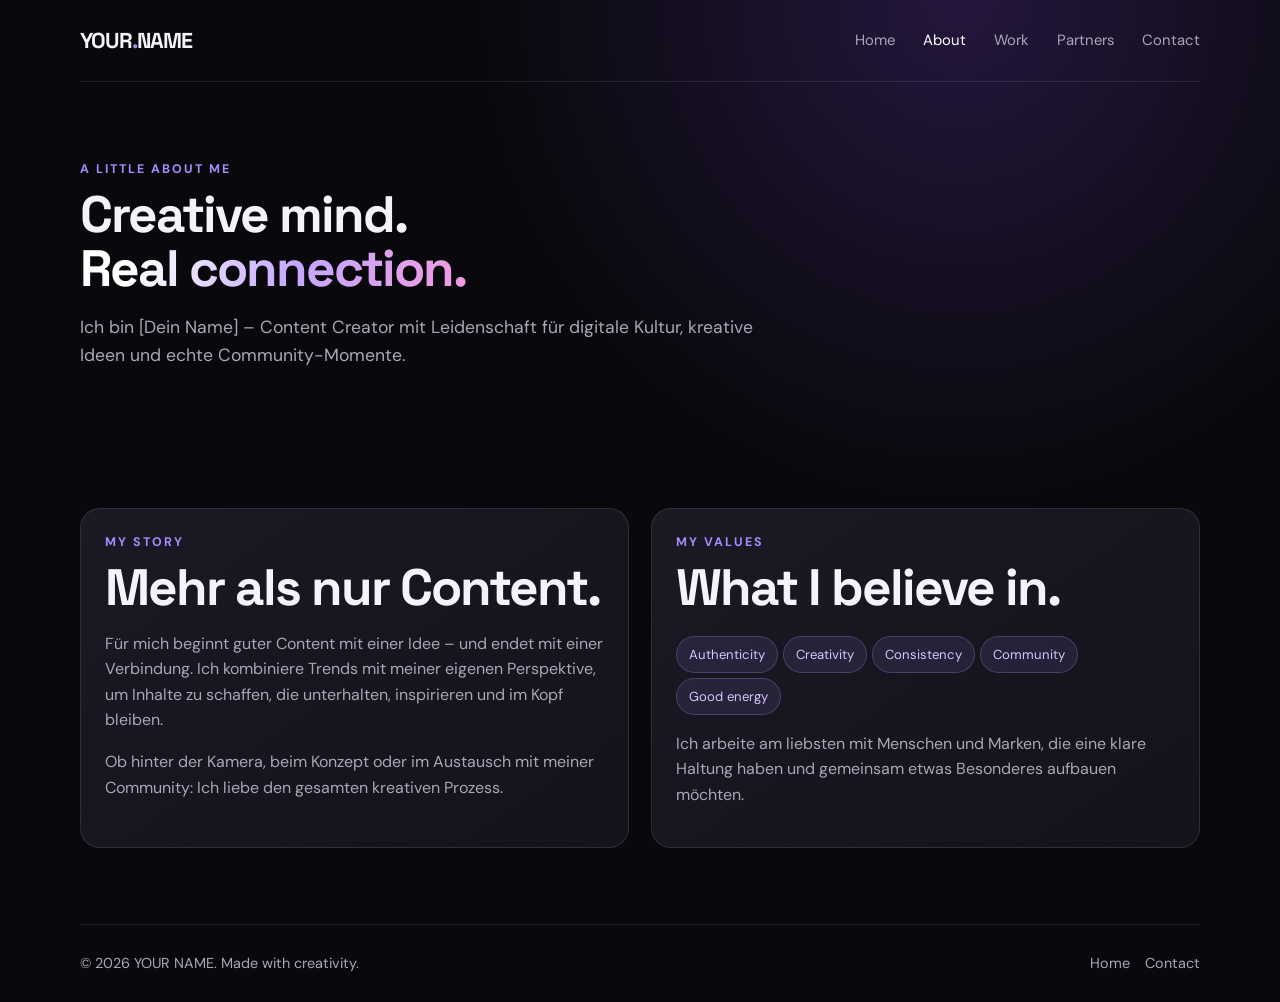
==== about.html @ c629c313 "Server install" ====
<!doctype html>
<html lang="de"><head><meta charset="utf-8"><meta name="viewport" content="width=device-width, initial-scale=1"><meta name="description" content="Content Creator Portfolio – kreative Inhalte und Brand Partnerships"><title>About | YOUR NAME</title><link rel="stylesheet" href="style.css"></head>
<body><div class="wrap"><header class="nav"><a class="logo" href="index.html">YOUR<span>.</span>NAME</a><nav class="links"><a class="" href="index.html">Home</a><a class="active" href="about.html">About</a><a class="" href="work.html">Work</a><a class="" href="partners.html">Partners</a><a class="" href="contact.html">Contact</a></nav><button class="menu" aria-label="Menü öffnen">☰</button></header><main><section class="page-hero reveal"><div class="eyebrow">A little about me</div><h1 class="page-title">Creative mind.<br><span class="gradient">Real connection.</span></h1><p class="lead">Ich bin [Dein Name] – Content Creator mit Leidenschaft für digitale Kultur, kreative Ideen und echte Community-Momente.</p></section><section class="section two-col"><div class="card reveal"><div class="eyebrow">My story</div><h2>Mehr als nur Content.</h2><p class="muted">Für mich beginnt guter Content mit einer Idee – und endet mit einer Verbindung. Ich kombiniere Trends mit meiner eigenen Perspektive, um Inhalte zu schaffen, die unterhalten, inspirieren und im Kopf bleiben.</p><p class="muted">Ob hinter der Kamera, beim Konzept oder im Austausch mit meiner Community: Ich liebe den gesamten kreativen Prozess.</p></div><div class="card reveal"><div class="eyebrow">My values</div><h2>What I believe in.</h2><p><span class="pill">Authenticity</span><span class="pill">Creativity</span><span class="pill">Consistency</span><span class="pill">Community</span><span class="pill">Good energy</span></p><p class="muted">Ich arbeite am liebsten mit Menschen und Marken, die eine klare Haltung haben und gemeinsam etwas Besonderes aufbauen möchten.</p></div></section></main><footer class="footer"><span>© <span data-year></span> YOUR NAME. Made with creativity.</span><span><a href="index.html">Home</a><a href="contact.html">Contact</a></span></footer></div><script src="script.js"></script></body></html>
---- style.css ----
@import url('https://fonts.googleapis.com/css2?family=DM+Sans:wght@400;500;600;700&family=Space+Grotesk:wght@400;500;600;700&display=swap');
:root{--bg:#09090d;--panel:#13131b;--panel2:#1a1924;--text:#f5f3fa;--muted:#aaa6b7;--accent:#a78bfa;--accent2:#ec8cff;--line:rgba(255,255,255,.1)}
*{box-sizing:border-box}html{scroll-behavior:smooth}body{margin:0;background:radial-gradient(ellipse at 75% 0%,#24163c 0,transparent 35%),var(--bg);color:var(--text);font-family:'DM Sans',sans-serif;line-height:1.6}a{color:inherit;text-decoration:none}.wrap{width:min(1120px,90%);margin:auto}.nav{height:82px;display:flex;align-items:center;justify-content:space-between;border-bottom:1px solid var(--line)}.logo{font:700 1.35rem 'Space Grotesk';letter-spacing:-1px}.logo span{color:var(--accent)}.links{display:flex;gap:28px;color:var(--muted);font-size:.93rem}.links a:hover,.links a.active{color:white}.menu{display:none;background:none;border:1px solid var(--line);color:white;border-radius:10px;padding:8px 12px}.hero{padding:100px 0 86px;display:grid;grid-template-columns:1.15fr .85fr;gap:60px;align-items:center}.eyebrow{color:var(--accent);font-size:.78rem;font-weight:700;letter-spacing:2px;text-transform:uppercase}.hero h1{font:700 clamp(3rem,7vw,6.1rem)/.99 'Space Grotesk';letter-spacing:-5px;margin:18px 0}.gradient{background:linear-gradient(100deg,#fff 15%,#c4a8ff 55%,#f09bdf);-webkit-background-clip:text;background-clip:text;color:transparent}.lead{color:var(--muted);font-size:1.1rem;max-width:590px}.actions{display:flex;gap:14px;margin-top:30px;flex-wrap:wrap}.btn{display:inline-flex;align-items:center;justify-content:center;padding:13px 20px;border-radius:12px;font-weight:700;border:1px solid var(--line);transition:.25s}.btn.primary{background:linear-gradient(110deg,#8b5cf6,#d946ef);border:0;color:white;box-shadow:0 12px 35px #8b5cf633}.btn:hover{transform:translateY(-3px)}.visual{min-height:450px;border-radius:28px;background:linear-gradient(145deg,#2a1b45,#14131c 65%);border:1px solid var(--line);position:relative;overflow:hidden;display:grid;place-items:center}.visual:before,.visual:after{content:"";position:absolute;border-radius:50%;filter:blur(1px)}.visual:before{width:270px;height:270px;background:linear-gradient(135deg,#a78bfa,#e879f9);top:45px;right:35px;opacity:.85}.visual:after{width:220px;height:220px;background:#ff9fcb;bottom:-55px;left:-35px;opacity:.55}.portrait{z-index:1;width:68%;height:330px;border-radius:48% 48% 22px 22px;background:linear-gradient(160deg,#77708b,#262331);border:1px solid #ffffff44;display:flex;align-items:center;justify-content:center;font:700 5rem 'Space Grotesk';color:#ffffffbb;box-shadow:0 25px 70px #0008}.floating{position:absolute;z-index:2;background:#171520dd;border:1px solid var(--line);padding:12px 16px;border-radius:14px;backdrop-filter:blur(12px);font-size:.85rem}.float1{left:18px;top:65px}.float2{right:18px;bottom:55px}.section{padding:76px 0}.section-head{display:flex;justify-content:space-between;align-items:end;gap:20px;margin-bottom:28px}.section h2,.page-title{font:700 clamp(2rem,4vw,3.4rem)/1.05 'Space Grotesk';letter-spacing:-2px;margin:8px 0}.muted{color:var(--muted)}.cards{display:grid;grid-template-columns:repeat(3,1fr);gap:18px}.card{background:linear-gradient(145deg,var(--panel2),var(--panel));border:1px solid var(--line);border-radius:20px;padding:24px;transition:.25s}.card:hover{transform:translateY(-5px);border-color:#a78bfa77}.card-icon{font-size:1.7rem;margin-bottom:24px}.card h3{font:600 1.2rem 'Space Grotesk';margin:0 0 8px}.statbar{display:grid;grid-template-columns:repeat(3,1fr);gap:1px;background:var(--line);border:1px solid var(--line);border-radius:18px;overflow:hidden;margin-top:35px}.stat{background:#111018;padding:23px}.stat strong{display:block;font:700 2rem 'Space Grotesk'}.stat span{color:var(--muted);font-size:.9rem}.work-grid{display:grid;grid-template-columns:repeat(3,1fr);gap:18px}.work{min-height:280px;border-radius:20px;padding:20px;display:flex;flex-direction:column;justify-content:space-between;border:1px solid var(--line);overflow:hidden;background:linear-gradient(145deg,#34204d,#17131f)}.work:nth-child(2){background:linear-gradient(145deg,#42263d,#17131f)}.work:nth-child(3){background:linear-gradient(145deg,#233b4c,#17131f)}.work .play{font-size:2rem;align-self:flex-end}.tag{display:inline-block;border:1px solid #ffffff35;border-radius:100px;padding:5px 10px;font-size:.75rem;color:#e9dcff}.work h3{font:600 1.45rem 'Space Grotesk';margin:10px 0 0}.cta{padding:42px;border-radius:24px;background:linear-gradient(110deg,#4c2782,#9a3d91);display:flex;align-items:center;justify-content:space-between;gap:20px}.cta h2{font:700 clamp(1.7rem,4vw,2.7rem) 'Space Grotesk';margin:0}.page-hero{padding:78px 0 45px}.page-hero .lead{max-width:720px}.two-col{display:grid;grid-template-columns:1fr 1fr;gap:22px}.pill{display:inline-block;padding:7px 12px;background:#a78bfa1c;color:#d7c5ff;border:1px solid #a78bfa44;border-radius:100px;font-size:.82rem;margin:5px 5px 0 0}.contact-box{display:grid;grid-template-columns:.9fr 1.1fr;gap:30px}.form{display:grid;gap:13px}.form input,.form textarea{width:100%;padding:14px 15px;background:#111018;border:1px solid var(--line);border-radius:12px;color:white;font:inherit}.form textarea{min-height:140px;resize:vertical}.footer{border-top:1px solid var(--line);padding:27px 0;color:var(--muted);font-size:.9rem;display:flex;justify-content:space-between;gap:20px}.footer a{margin-left:15px}.reveal{opacity:0;transform:translateY(18px);transition:.7s}.reveal.visible{opacity:1;transform:none}
@media(max-width:760px){.hero{grid-template-columns:1fr;padding:65px 0 45px;gap:35px}.hero h1{letter-spacing:-3px}.visual{min-height:350px}.portrait{height:260px}.links{display:none;position:absolute;top:81px;left:5%;right:5%;padding:18px;background:#171520;border:1px solid var(--line);border-radius:14px;flex-direction:column;gap:15px;z-index:5}.links.open{display:flex}.menu{display:block}.cards,.work-grid,.two-col,.contact-box{grid-template-columns:1fr}.section{padding:55px 0}.section-head{align-items:start;flex-direction:column}.statbar{grid-template-columns:1fr}.cta{align-items:flex-start;flex-direction:column;padding:28px}.footer{flex-direction:column}}
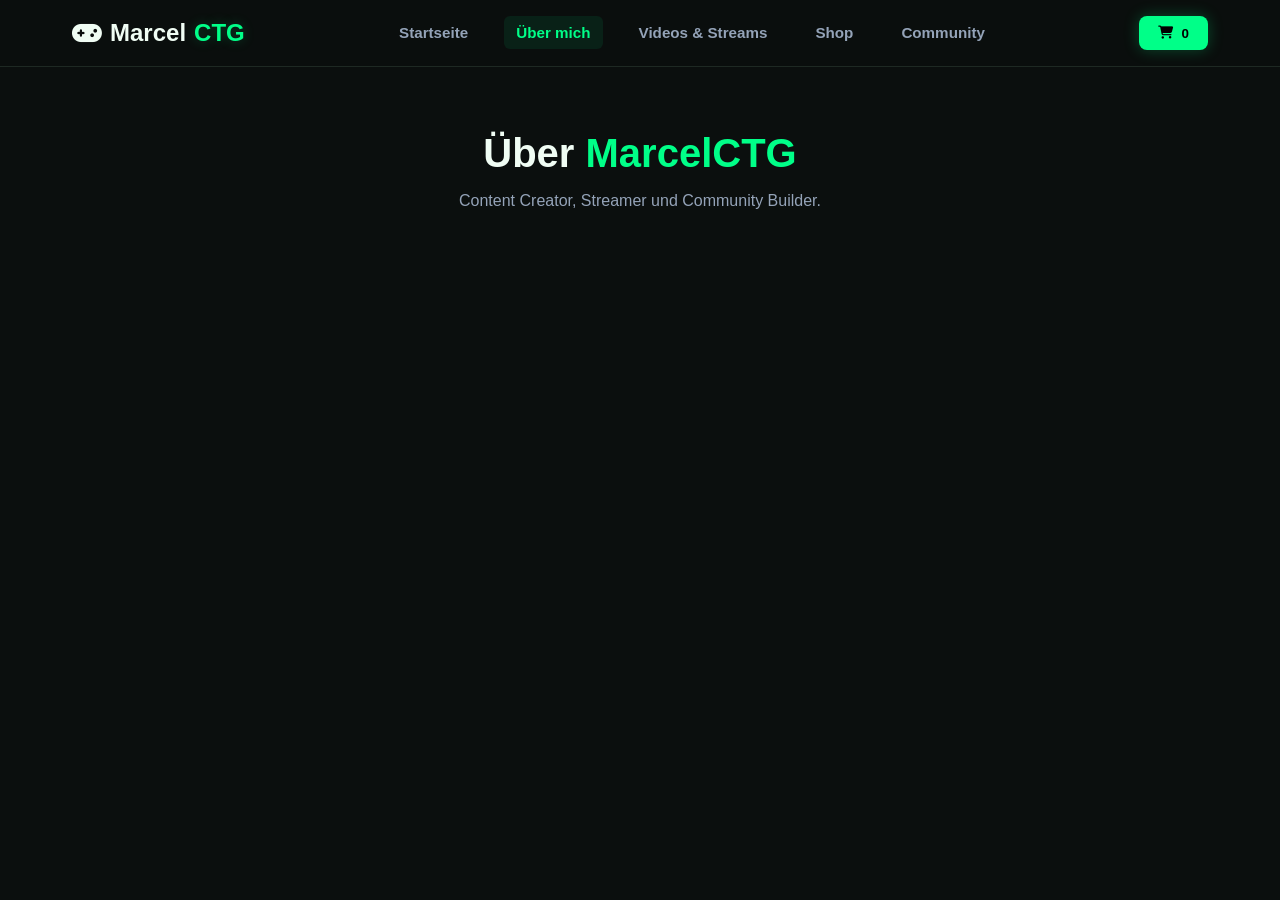
==== commit 06d8fcfb: "Create about.html" ====
--- a/about.html
+++ b/about.html
@@ -1,3 +1,33 @@
-<!doctype html>
-<html lang="de"><head><meta charset="utf-8"><meta name="viewport" content="width=device-width, initial-scale=1"><meta name="description" content="Content Creator Portfolio – kreative Inhalte und Brand Partnerships"><title>About | YOUR NAME</title><link rel="stylesheet" href="style.css"></head>
-<body><div class="wrap"><header class="nav"><a class="logo" href="index.html">YOUR<span>.</span>NAME</a><nav class="links"><a class="" href="index.html">Home</a><a class="active" href="about.html">About</a><a class="" href="work.html">Work</a><a class="" href="partners.html">Partners</a><a class="" href="contact.html">Contact</a></nav><button class="menu" aria-label="Menü öffnen">☰</button></header><main><section class="page-hero reveal"><div class="eyebrow">A little about me</div><h1 class="page-title">Creative mind.<br><span class="gradient">Real connection.</span></h1><p class="lead">Ich bin [Dein Name] – Content Creator mit Leidenschaft für digitale Kultur, kreative Ideen und echte Community-Momente.</p></section><section class="section two-col"><div class="card reveal"><div class="eyebrow">My story</div><h2>Mehr als nur Content.</h2><p class="muted">Für mich beginnt guter Content mit einer Idee – und endet mit einer Verbindung. Ich kombiniere Trends mit meiner eigenen Perspektive, um Inhalte zu schaffen, die unterhalten, inspirieren und im Kopf bleiben.</p><p class="muted">Ob hinter der Kamera, beim Konzept oder im Austausch mit meiner Community: Ich liebe den gesamten kreativen Prozess.</p></div><div class="card reveal"><div class="eyebrow">My values</div><h2>What I believe in.</h2><p><span class="pill">Authenticity</span><span class="pill">Creativity</span><span class="pill">Consistency</span><span class="pill">Community</span><span class="pill">Good energy</span></p><p class="muted">Ich arbeite am liebsten mit Menschen und Marken, die eine klare Haltung haben und gemeinsam etwas Besonderes aufbauen möchten.</p></div></section></main><footer class="footer"><span>© <span data-year></span> YOUR NAME. Made with creativity.</span><span><a href="index.html">Home</a><a href="contact.html">Contact</a></span></footer></div><script src="script.js"></script></body></html>+<!DOCTYPE html>
+<html lang="de">
+<head>
+    <meta charset="UTF-8">
+    <meta name="viewport" content="width=device-width, initial-scale=1.0">
+    <title>Über mich — MarcelCTG</title>
+    <link rel="stylesheet" href="style.css">
+    <link rel="stylesheet" href="https://cdnjs.cloudflare.com/ajax/libs/font-awesome/6.4.0/css/all.min.css">
+</head>
+<body>
+    <header>
+        <div class="nav-container">
+            <a href="index.html" class="logo"><i class="fa-solid fa-gamepad"></i> Marcel<span>CTG</span></a>
+            <ul class="nav-links">
+                <li><a href="index.html">Startseite</a></li>
+                <li><a href="about.html" class="active">Über mich</a></li>
+                <li><a href="media.html">Videos & Streams</a></li>
+                <li><a href="shop.html">Shop</a></li>
+                <li><a href="contact.html">Community</a></li>
+            </ul>
+            <div style="display: flex; gap: 1rem; align-items: center;">
+                <button class="cart-btn" onclick="toggleCart()"><i class="fa-solid fa-cart-shopping"></i> <span id="cart-count">0</span></button>
+                <button class="mobile-menu-btn"><i class="fa-solid fa-bars"></i></button>
+            </div>
+        </div>
+    </header>
+    <main style="max-width: 1000px; margin: 0 auto; padding: 4rem 2rem;">
+        <h1 style="font-size: 2.5rem; margin-bottom: 1rem; text-align: center;">Über <span style="color:var(--accent);">MarcelCTG</span></h1>
+        <p style="color:var(--text-muted); text-align:center; margin-bottom: 3rem;">Content Creator, Streamer und Community Builder.</p>
+    </main>
+    <script src="script.js"></script>
+</body>
+</html>
--- a/style.css
+++ b/style.css
@@ -1,4 +1,276 @@
-@import url('https://fonts.googleapis.com/css2?family=DM+Sans:wght@400;500;600;700&family=Space+Grotesk:wght@400;500;600;700&display=swap');
-:root{--bg:#09090d;--panel:#13131b;--panel2:#1a1924;--text:#f5f3fa;--muted:#aaa6b7;--accent:#a78bfa;--accent2:#ec8cff;--line:rgba(255,255,255,.1)}
-*{box-sizing:border-box}html{scroll-behavior:smooth}body{margin:0;background:radial-gradient(ellipse at 75% 0%,#24163c 0,transparent 35%),var(--bg);color:var(--text);font-family:'DM Sans',sans-serif;line-height:1.6}a{color:inherit;text-decoration:none}.wrap{width:min(1120px,90%);margin:auto}.nav{height:82px;display:flex;align-items:center;justify-content:space-between;border-bottom:1px solid var(--line)}.logo{font:700 1.35rem 'Space Grotesk';letter-spacing:-1px}.logo span{color:var(--accent)}.links{display:flex;gap:28px;color:var(--muted);font-size:.93rem}.links a:hover,.links a.active{color:white}.menu{display:none;background:none;border:1px solid var(--line);color:white;border-radius:10px;padding:8px 12px}.hero{padding:100px 0 86px;display:grid;grid-template-columns:1.15fr .85fr;gap:60px;align-items:center}.eyebrow{color:var(--accent);font-size:.78rem;font-weight:700;letter-spacing:2px;text-transform:uppercase}.hero h1{font:700 clamp(3rem,7vw,6.1rem)/.99 'Space Grotesk';letter-spacing:-5px;margin:18px 0}.gradient{background:linear-gradient(100deg,#fff 15%,#c4a8ff 55%,#f09bdf);-webkit-background-clip:text;background-clip:text;color:transparent}.lead{color:var(--muted);font-size:1.1rem;max-width:590px}.actions{display:flex;gap:14px;margin-top:30px;flex-wrap:wrap}.btn{display:inline-flex;align-items:center;justify-content:center;padding:13px 20px;border-radius:12px;font-weight:700;border:1px solid var(--line);transition:.25s}.btn.primary{background:linear-gradient(110deg,#8b5cf6,#d946ef);border:0;color:white;box-shadow:0 12px 35px #8b5cf633}.btn:hover{transform:translateY(-3px)}.visual{min-height:450px;border-radius:28px;background:linear-gradient(145deg,#2a1b45,#14131c 65%);border:1px solid var(--line);position:relative;overflow:hidden;display:grid;place-items:center}.visual:before,.visual:after{content:"";position:absolute;border-radius:50%;filter:blur(1px)}.visual:before{width:270px;height:270px;background:linear-gradient(135deg,#a78bfa,#e879f9);top:45px;right:35px;opacity:.85}.visual:after{width:220px;height:220px;background:#ff9fcb;bottom:-55px;left:-35px;opacity:.55}.portrait{z-index:1;width:68%;height:330px;border-radius:48% 48% 22px 22px;background:linear-gradient(160deg,#77708b,#262331);border:1px solid #ffffff44;display:flex;align-items:center;justify-content:center;font:700 5rem 'Space Grotesk';color:#ffffffbb;box-shadow:0 25px 70px #0008}.floating{position:absolute;z-index:2;background:#171520dd;border:1px solid var(--line);padding:12px 16px;border-radius:14px;backdrop-filter:blur(12px);font-size:.85rem}.float1{left:18px;top:65px}.float2{right:18px;bottom:55px}.section{padding:76px 0}.section-head{display:flex;justify-content:space-between;align-items:end;gap:20px;margin-bottom:28px}.section h2,.page-title{font:700 clamp(2rem,4vw,3.4rem)/1.05 'Space Grotesk';letter-spacing:-2px;margin:8px 0}.muted{color:var(--muted)}.cards{display:grid;grid-template-columns:repeat(3,1fr);gap:18px}.card{background:linear-gradient(145deg,var(--panel2),var(--panel));border:1px solid var(--line);border-radius:20px;padding:24px;transition:.25s}.card:hover{transform:translateY(-5px);border-color:#a78bfa77}.card-icon{font-size:1.7rem;margin-bottom:24px}.card h3{font:600 1.2rem 'Space Grotesk';margin:0 0 8px}.statbar{display:grid;grid-template-columns:repeat(3,1fr);gap:1px;background:var(--line);border:1px solid var(--line);border-radius:18px;overflow:hidden;margin-top:35px}.stat{background:#111018;padding:23px}.stat strong{display:block;font:700 2rem 'Space Grotesk'}.stat span{color:var(--muted);font-size:.9rem}.work-grid{display:grid;grid-template-columns:repeat(3,1fr);gap:18px}.work{min-height:280px;border-radius:20px;padding:20px;display:flex;flex-direction:column;justify-content:space-between;border:1px solid var(--line);overflow:hidden;background:linear-gradient(145deg,#34204d,#17131f)}.work:nth-child(2){background:linear-gradient(145deg,#42263d,#17131f)}.work:nth-child(3){background:linear-gradient(145deg,#233b4c,#17131f)}.work .play{font-size:2rem;align-self:flex-end}.tag{display:inline-block;border:1px solid #ffffff35;border-radius:100px;padding:5px 10px;font-size:.75rem;color:#e9dcff}.work h3{font:600 1.45rem 'Space Grotesk';margin:10px 0 0}.cta{padding:42px;border-radius:24px;background:linear-gradient(110deg,#4c2782,#9a3d91);display:flex;align-items:center;justify-content:space-between;gap:20px}.cta h2{font:700 clamp(1.7rem,4vw,2.7rem) 'Space Grotesk';margin:0}.page-hero{padding:78px 0 45px}.page-hero .lead{max-width:720px}.two-col{display:grid;grid-template-columns:1fr 1fr;gap:22px}.pill{display:inline-block;padding:7px 12px;background:#a78bfa1c;color:#d7c5ff;border:1px solid #a78bfa44;border-radius:100px;font-size:.82rem;margin:5px 5px 0 0}.contact-box{display:grid;grid-template-columns:.9fr 1.1fr;gap:30px}.form{display:grid;gap:13px}.form input,.form textarea{width:100%;padding:14px 15px;background:#111018;border:1px solid var(--line);border-radius:12px;color:white;font:inherit}.form textarea{min-height:140px;resize:vertical}.footer{border-top:1px solid var(--line);padding:27px 0;color:var(--muted);font-size:.9rem;display:flex;justify-content:space-between;gap:20px}.footer a{margin-left:15px}.reveal{opacity:0;transform:translateY(18px);transition:.7s}.reveal.visible{opacity:1;transform:none}
-@media(max-width:760px){.hero{grid-template-columns:1fr;padding:65px 0 45px;gap:35px}.hero h1{letter-spacing:-3px}.visual{min-height:350px}.portrait{height:260px}.links{display:none;position:absolute;top:81px;left:5%;right:5%;padding:18px;background:#171520;border:1px solid var(--line);border-radius:14px;flex-direction:column;gap:15px;z-index:5}.links.open{display:flex}.menu{display:block}.cards,.work-grid,.two-col,.contact-box{grid-template-columns:1fr}.section{padding:55px 0}.section-head{align-items:start;flex-direction:column}.statbar{grid-template-columns:1fr}.cta{align-items:flex-start;flex-direction:column;padding:28px}.footer{flex-direction:column}}+:root {
+    --bg-main: #0b0f0e;
+    --bg-card: #121816;
+    --bg-card-hover: #19221e;
+    --accent: #00ff88;
+    --accent-glow: rgba(0, 255, 136, 0.25);
+    --accent-hover: #00cc6f;
+    --text-main: #f0fdf4;
+    --text-muted: #94a3b8;
+    --border: #1e2923;
+    --transition: all 0.3s cubic-bezier(0.4, 0, 0.2, 1);
+}
+
+* {
+    margin: 0;
+    padding: 0;
+    box-sizing: border-box;
+    font-family: 'Segoe UI', Roboto, Helvetica, Arial, sans-serif;
+}
+
+body {
+    background-color: var(--bg-main);
+    color: var(--text-main);
+    min-height: 100vh;
+    display: flex;
+    flex-direction: column;
+    overflow-x: hidden;
+}
+
+header {
+    background-color: rgba(11, 15, 14, 0.9);
+    backdrop-filter: blur(12px);
+    border-bottom: 1px solid var(--border);
+    position: sticky;
+    top: 0;
+    z-index: 1000;
+}
+
+.nav-container {
+    max-width: 1200px;
+    margin: 0 auto;
+    padding: 1rem 2rem;
+    display: flex;
+    justify-content: space-between;
+    align-items: center;
+}
+
+.logo {
+    font-size: 1.5rem;
+    font-weight: 800;
+    color: var(--text-main);
+    text-decoration: none;
+    display: flex;
+    align-items: center;
+    gap: 0.5rem;
+}
+
+.logo span {
+    color: var(--accent);
+    text-shadow: 0 0 12px var(--accent-glow);
+}
+
+.nav-links {
+    display: flex;
+    gap: 1.5rem;
+    list-style: none;
+    align-items: center;
+}
+
+.nav-links a {
+    color: var(--text-muted);
+    text-decoration: none;
+    font-weight: 600;
+    font-size: 0.95rem;
+    transition: var(--transition);
+    padding: 0.5rem 0.75rem;
+    border-radius: 6px;
+}
+
+.nav-links a:hover, .nav-links a.active {
+    color: var(--accent);
+    background-color: rgba(0, 255, 136, 0.08);
+}
+
+.cart-btn {
+    background: var(--accent);
+    color: #000;
+    border: none;
+    padding: 0.6rem 1.2rem;
+    font-weight: 700;
+    border-radius: 8px;
+    cursor: pointer;
+    transition: var(--transition);
+    display: flex;
+    align-items: center;
+    gap: 0.5rem;
+    box-shadow: 0 0 15px var(--accent-glow);
+}
+
+.cart-btn:hover {
+    background: var(--accent-hover);
+    transform: translateY(-2px);
+}
+
+.mobile-menu-btn {
+    display: none;
+    background: none;
+    border: none;
+    color: var(--text-main);
+    font-size: 1.5rem;
+    cursor: pointer;
+}
+
+footer {
+    background-color: #070a09;
+    border-top: 1px solid var(--border);
+    padding: 3rem 2rem 1.5rem;
+    margin-top: auto;
+}
+
+.footer-content {
+    max-width: 1200px;
+    margin: 0 auto;
+    display: grid;
+    grid-template-columns: repeat(auto-fit, minmax(250px, 1fr));
+    gap: 2rem;
+    margin-bottom: 2rem;
+}
+
+.footer-col h3 {
+    color: var(--accent);
+    margin-bottom: 1rem;
+    font-size: 1.1rem;
+}
+
+.footer-col p, .footer-col ul {
+    color: var(--text-muted);
+    font-size: 0.9rem;
+    list-style: none;
+    line-height: 1.6;
+}
+
+.footer-col ul li a {
+    color: var(--text-muted);
+    text-decoration: none;
+    transition: var(--transition);
+}
+
+.footer-col ul li a:hover {
+    color: var(--accent);
+}
+
+.footer-bottom {
+    max-width: 1200px;
+    margin: 0 auto;
+    padding-top: 1.5rem;
+    border-top: 1px solid var(--border);
+    text-align: center;
+    color: var(--text-muted);
+    font-size: 0.85rem;
+}
+
+.btn-primary {
+    display: inline-flex;
+    align-items: center;
+    gap: 0.5rem;
+    background: var(--accent);
+    color: #000;
+    padding: 0.8rem 1.8rem;
+    border-radius: 8px;
+    font-weight: 700;
+    text-decoration: none;
+    transition: var(--transition);
+    box-shadow: 0 0 20px var(--accent-glow);
+    border: none;
+    cursor: pointer;
+}
+
+.btn-primary:hover {
+    background: var(--accent-hover);
+    transform: translateY(-2px);
+}
+
+.btn-secondary {
+    display: inline-flex;
+    align-items: center;
+    gap: 0.5rem;
+    background: transparent;
+    color: var(--text-main);
+    padding: 0.8rem 1.8rem;
+    border-radius: 8px;
+    font-weight: 700;
+    text-decoration: none;
+    border: 1px solid var(--border);
+    transition: var(--transition);
+}
+
+.btn-secondary:hover {
+    border-color: var(--accent);
+    color: var(--accent);
+    background: rgba(0, 255, 136, 0.05);
+}
+
+.cart-drawer {
+    position: fixed;
+    top: 0;
+    right: -400px;
+    width: 380px;
+    height: 100%;
+    background: var(--bg-card);
+    border-left: 1px solid var(--border);
+    z-index: 2000;
+    transition: right 0.3s ease;
+    display: flex;
+    flex-direction: column;
+    padding: 1.5rem;
+}
+
+.cart-drawer.open {
+    right: 0;
+}
+
+.cart-header {
+    display: flex;
+    justify-content: space-between;
+    align-items: center;
+    border-bottom: 1px solid var(--border);
+    padding-bottom: 1rem;
+    margin-bottom: 1rem;
+}
+
+.cart-items {
+    flex: 1;
+    overflow-y: auto;
+    display: flex;
+    flex-direction: column;
+    gap: 1rem;
+}
+
+.cart-item {
+    display: flex;
+    justify-content: space-between;
+    align-items: center;
+    background: var(--bg-main);
+    padding: 0.8rem;
+    border-radius: 8px;
+    border: 1px solid var(--border);
+}
+
+.cart-footer {
+    border-top: 1px solid var(--border);
+    padding-top: 1rem;
+    display: flex;
+    flex-direction: column;
+    gap: 1rem;
+}
+
+@media (max-width: 768px) {
+    .nav-links {
+        display: none;
+        flex-direction: column;
+        position: absolute;
+        top: 100%;
+        left: 0;
+        width: 100%;
+        background: var(--bg-card);
+        padding: 1.5rem;
+        border-bottom: 1px solid var(--border);
+    }
+    .nav-links.active {
+        display: flex;
+    }
+    .mobile-menu-btn {
+        display: block;
+    }
+}
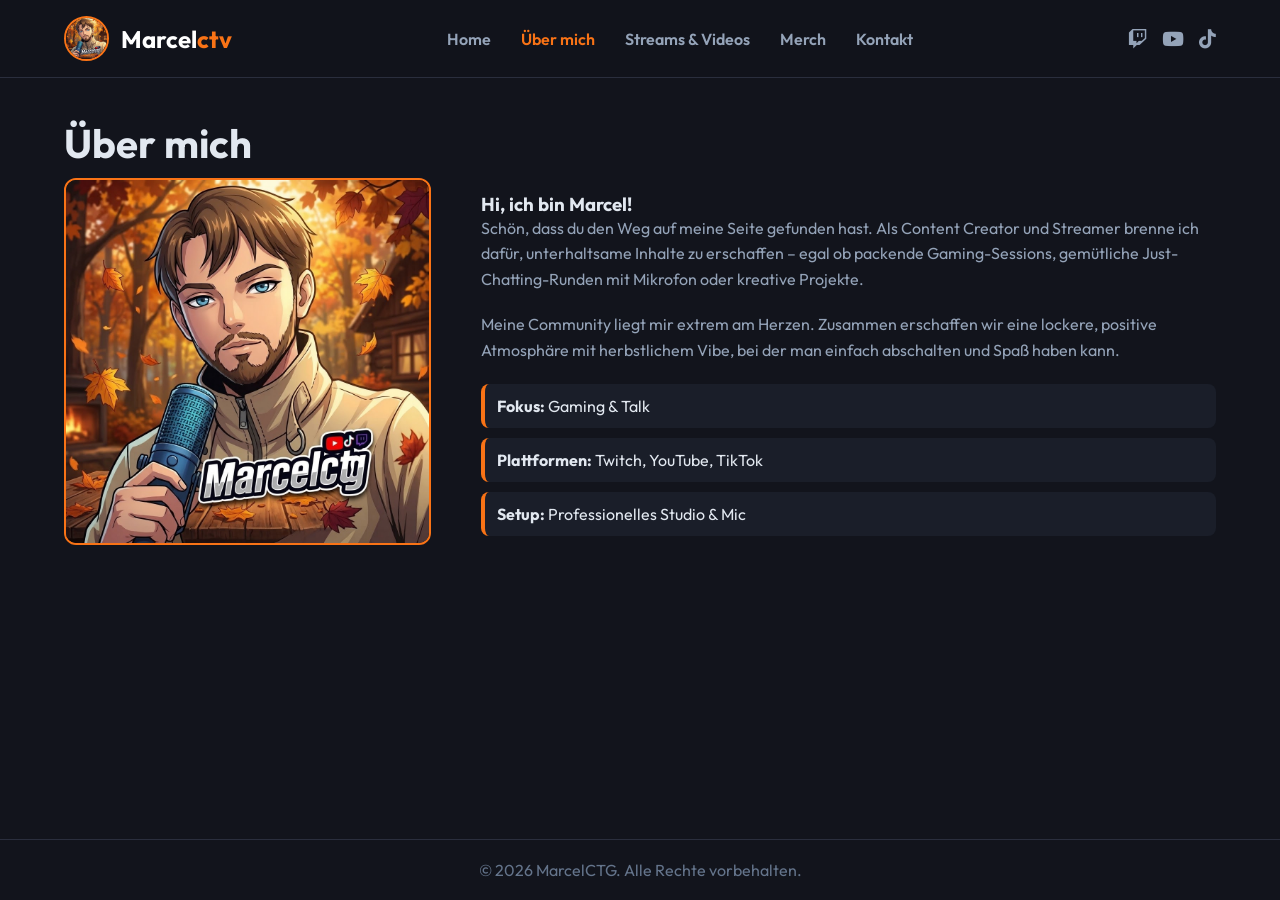
==== commit d549862c: "Add files via upload" ====
--- a/about.html
+++ b/about.html
@@ -3,31 +3,53 @@
 <head>
     <meta charset="UTF-8">
     <meta name="viewport" content="width=device-width, initial-scale=1.0">
-    <title>Über mich — MarcelCTG</title>
+    <title>MarcelCTG - Über mich</title>
     <link rel="stylesheet" href="style.css">
     <link rel="stylesheet" href="https://cdnjs.cloudflare.com/ajax/libs/font-awesome/6.4.0/css/all.min.css">
 </head>
 <body>
     <header>
-        <div class="nav-container">
-            <a href="index.html" class="logo"><i class="fa-solid fa-gamepad"></i> Marcel<span>CTG</span></a>
-            <ul class="nav-links">
-                <li><a href="index.html">Startseite</a></li>
+        <div class="logo-container">
+            <img src="logo.jpg" alt="MarcelCTG Logo">
+            <span class="logo-text">Marcel<span>ctv</span></span>
+        </div>
+        <nav>
+            <ul>
+                <li><a href="index.html">Home</a></li>
                 <li><a href="about.html" class="active">Über mich</a></li>
-                <li><a href="media.html">Videos & Streams</a></li>
-                <li><a href="shop.html">Shop</a></li>
-                <li><a href="contact.html">Community</a></li>
+                <li><a href="streams.html">Streams & Videos</a></li>
+                <li><a href="merch.html">Merch</a></li>
+                <li><a href="contact.html">Kontakt</a></li>
             </ul>
-            <div style="display: flex; gap: 1rem; align-items: center;">
-                <button class="cart-btn" onclick="toggleCart()"><i class="fa-solid fa-cart-shopping"></i> <span id="cart-count">0</span></button>
-                <button class="mobile-menu-btn"><i class="fa-solid fa-bars"></i></button>
+        </nav>
+        <div class="header-socials">
+            <a href="https://twitch.tv" target="_blank"><i class="fab fa-twitch"></i></a>
+            <a href="https://youtube.com" target="_blank"><i class="fab fa-youtube"></i></a>
+            <a href="https://tiktok.com" target="_blank"><i class="fab fa-tiktok"></i></a>
+        </div>
+    </header>
+
+    <main class="content-page">
+        <h2>Über mich</h2>
+        <div class="about-grid">
+            <div class="about-img">
+                <img src="logo.jpg" alt="MarcelCTG Portrait">
+            </div>
+            <div class="about-text">
+                <h3>Hi, ich bin Marcel!</h3>
+                <p>Schön, dass du den Weg auf meine Seite gefunden hast. Als Content Creator und Streamer brenne ich dafür, unterhaltsame Inhalte zu erschaffen – egal ob packende Gaming-Sessions, gemütliche Just-Chatting-Runden mit Mikrofon oder kreative Projekte.</p>
+                <p>Meine Community liegt mir extrem am Herzen. Zusammen erschaffen wir eine lockere, positive Atmosphäre mit herbstlichem Vibe, bei der man einfach abschalten und Spaß haben kann.</p>
+                <div class="specs">
+                    <div class="spec-item"><strong>Fokus:</strong> Gaming & Talk</div>
+                    <div class="spec-item"><strong>Plattformen:</strong> Twitch, YouTube, TikTok</div>
+                    <div class="spec-item"><strong>Setup:</strong> Professionelles Studio & Mic</div>
+                </div>
             </div>
         </div>
-    </header>
-    <main style="max-width: 1000px; margin: 0 auto; padding: 4rem 2rem;">
-        <h1 style="font-size: 2.5rem; margin-bottom: 1rem; text-align: center;">Über <span style="color:var(--accent);">MarcelCTG</span></h1>
-        <p style="color:var(--text-muted); text-align:center; margin-bottom: 3rem;">Content Creator, Streamer und Community Builder.</p>
     </main>
-    <script src="script.js"></script>
+
+    <footer>
+        <p>&copy; 2026 MarcelCTG. Alle Rechte vorbehalten.</p>
+    </footer>
 </body>
-</html>
+</html>
--- a/style.css
+++ b/style.css
@@ -1,276 +1,364 @@
-:root {
-    --bg-main: #0b0f0e;
-    --bg-card: #121816;
-    --bg-card-hover: #19221e;
-    --accent: #00ff88;
-    --accent-glow: rgba(0, 255, 136, 0.25);
-    --accent-hover: #00cc6f;
-    --text-main: #f0fdf4;
-    --text-muted: #94a3b8;
-    --border: #1e2923;
-    --transition: all 0.3s cubic-bezier(0.4, 0, 0.2, 1);
-}
+@import url('https://fonts.googleapis.com/css2?family=Outfit:wght@300;400;600;700&display=swap');
 
 * {
     margin: 0;
     padding: 0;
     box-sizing: border-box;
-    font-family: 'Segoe UI', Roboto, Helvetica, Arial, sans-serif;
 }
 
 body {
-    background-color: var(--bg-main);
-    color: var(--text-main);
+    font-family: 'Outfit', sans-serif;
+    background-color: #12141c;
+    color: #e2e8f0;
     min-height: 100vh;
     display: flex;
     flex-direction: column;
-    overflow-x: hidden;
 }
 
 header {
-    background-color: rgba(11, 15, 14, 0.9);
-    backdrop-filter: blur(12px);
-    border-bottom: 1px solid var(--border);
+    background: rgba(18, 20, 28, 0.95);
+    backdrop-filter: blur(10px);
+    border-bottom: 1px solid #2a2e3d;
+    padding: 1rem 5%;
+    display: flex;
+    justify-content: space-between;
+    align-items: center;
     position: sticky;
     top: 0;
     z-index: 1000;
 }
 
-.nav-container {
+.logo-container {
+    display: flex;
+    align-items: center;
+    gap: 12px;
+}
+
+.logo-container img {
+    width: 45px;
+    height: 45px;
+    border-radius: 50%;
+    object-fit: cover;
+    border: 2px solid #f97316;
+}
+
+.logo-text {
+    font-size: 1.5rem;
+    font-weight: 700;
+    color: #fff;
+}
+
+.logo-text span {
+    color: #f97316;
+}
+
+nav ul {
+    list-style: none;
+    display: flex;
+    gap: 30px;
+}
+
+nav a {
+    text-decoration: none;
+    color: #94a3b8;
+    font-weight: 600;
+    transition: color 0.3s ease;
+}
+
+nav a:hover, nav a.active {
+    color: #f97316;
+}
+
+.header-socials {
+    display: flex;
+    gap: 15px;
+}
+
+.header-socials a {
+    color: #94a3b8;
+    font-size: 1.2rem;
+    transition: color 0.3s ease;
+}
+
+.header-socials a:hover {
+    color: #f97316;
+}
+
+main {
+    flex: 1;
     max-width: 1200px;
+    width: 90%;
     margin: 0 auto;
-    padding: 1rem 2rem;
-    display: flex;
+    padding: 40px 0;
+}
+
+.hero {
+    display: flex;
+    align-items: center;
     justify-content: space-between;
-    align-items: center;
-}
-
-.logo {
-    font-size: 1.5rem;
-    font-weight: 800;
-    color: var(--text-main);
+    gap: 50px;
+    padding: 60px 0;
+}
+
+.hero-content h1 {
+    font-size: 3.5rem;
+    font-weight: 700;
+    margin-bottom: 20px;
+    line-height: 1.2;
+}
+
+.hero-content h1 span {
+    color: #f97316;
+}
+
+.hero-content p {
+    font-size: 1.2rem;
+    color: #94a3b8;
+    margin-bottom: 30px;
+}
+
+.hero-buttons {
+    display: flex;
+    gap: 20px;
+}
+
+.btn {
+    padding: 12px 28px;
+    border-radius: 8px;
+    font-weight: 600;
     text-decoration: none;
-    display: flex;
-    align-items: center;
-    gap: 0.5rem;
-}
-
-.logo span {
-    color: var(--accent);
-    text-shadow: 0 0 12px var(--accent-glow);
-}
-
-.nav-links {
-    display: flex;
-    gap: 1.5rem;
+    transition: all 0.3s ease;
+    display: inline-flex;
+    align-items: center;
+    gap: 10px;
+}
+
+.btn.primary {
+    background: #f97316;
+    color: #fff;
+}
+
+.btn.primary:hover {
+    background: #ea580c;
+    transform: translateY(-2px);
+}
+
+.btn.secondary {
+    background: #1e293b;
+    color: #fff;
+    border: 1px solid #334155;
+}
+
+.btn.secondary:hover {
+    background: #334155;
+}
+
+.hero-image img {
+    width: 350px;
+    height: 350px;
+    border-radius: 20px;
+    object-fit: cover;
+    box-shadow: 0 20px 25px -5px rgba(249, 115, 22, 0.2);
+    border: 2px solid #f97316;
+}
+
+.features {
+    display: grid;
+    grid-template-columns: repeat(auto-fit, minmax(300px, 1fr));
+    gap: 30px;
+    margin-top: 40px;
+}
+
+.card {
+    background: #1a1e29;
+    border: 1px solid #2a2e3d;
+    padding: 30px;
+    border-radius: 12px;
+    transition: transform 0.3s ease;
+}
+
+.card:hover {
+    transform: translateY(-5px);
+    border-color: #f97316;
+}
+
+.card i {
+    color: #f97316;
+    margin-bottom: 20px;
+}
+
+.card h3 {
+    margin-bottom: 10px;
+    font-size: 1.3rem;
+}
+
+.card p {
+    color: #94a3b8;
+}
+
+.content-page h2 {
+    font-size: 2.5rem;
+    margin-bottom: 10px;
+}
+
+.subtitle {
+    color: #94a3b8;
+    font-size: 1.1rem;
+    margin-bottom: 40px;
+}
+
+.about-grid {
+    display: grid;
+    grid-template-columns: 1fr 2fr;
+    gap: 50px;
+    align-items: center;
+}
+
+.about-img img {
+    width: 100%;
+    border-radius: 12px;
+    border: 2px solid #f97316;
+}
+
+.about-text p {
+    color: #94a3b8;
+    margin-bottom: 20px;
+    line-height: 1.6;
+}
+
+.specs {
+    display: flex;
+    flex-direction: column;
+    gap: 10px;
+    margin-top: 20px;
+}
+
+.spec-item {
+    background: #1a1e29;
+    padding: 12px;
+    border-radius: 8px;
+    border-left: 4px solid #f97316;
+}
+
+.schedule-box {
+    background: #1a1e29;
+    border: 1px solid #2a2e3d;
+    padding: 30px;
+    border-radius: 12px;
+    margin-bottom: 40px;
+}
+
+.schedule-box h3 {
+    margin-bottom: 20px;
+    color: #f97316;
+}
+
+.schedule-box ul {
     list-style: none;
-    align-items: center;
-}
-
-.nav-links a {
-    color: var(--text-muted);
-    text-decoration: none;
+    display: flex;
+    flex-direction: column;
+    gap: 15px;
+}
+
+.schedule-box li span {
     font-weight: 600;
-    font-size: 0.95rem;
-    transition: var(--transition);
-    padding: 0.5rem 0.75rem;
-    border-radius: 6px;
-}
-
-.nav-links a:hover, .nav-links a.active {
-    color: var(--accent);
-    background-color: rgba(0, 255, 136, 0.08);
-}
-
-.cart-btn {
-    background: var(--accent);
-    color: #000;
-    border: none;
-    padding: 0.6rem 1.2rem;
+    color: #fff;
+    margin-right: 15px;
+}
+
+.video-grid, .merch-grid {
+    display: grid;
+    grid-template-columns: repeat(auto-fit, minmax(300px, 1fr));
+    gap: 30px;
+}
+
+.video-card, .merch-card {
+    background: #1a1e29;
+    border: 1px solid #2a2e3d;
+    border-radius: 12px;
+    overflow: hidden;
+    padding: 20px;
+}
+
+.video-thumb, .merch-img {
+    background: #252b3b;
+    height: 180px;
+    display: flex;
+    align-items: center;
+    justify-content: center;
+    border-radius: 8px;
+    margin-bottom: 20px;
+    color: #f97316;
+}
+
+.video-card h4, .merch-card h3 {
+    margin-bottom: 10px;
+}
+
+.video-card p, .merch-card p {
+    color: #94a3b8;
+    margin-bottom: 15px;
+}
+
+.price {
+    font-size: 1.2rem;
     font-weight: 700;
+    color: #f97316 !important;
+}
+
+.contact-container {
+    max-width: 600px;
+    background: #1a1e29;
+    border: 1px solid #2a2e3d;
+    padding: 40px;
+    border-radius: 12px;
+}
+
+.form-group {
+    margin-bottom: 20px;
+}
+
+.form-group label {
+    display: block;
+    margin-bottom: 8px;
+    font-weight: 600;
+}
+
+.form-group input, .form-group textarea {
+    width: 100%;
+    padding: 12px;
+    background: #12141c;
+    border: 1px solid #2a2e3d;
     border-radius: 8px;
-    cursor: pointer;
-    transition: var(--transition);
-    display: flex;
-    align-items: center;
-    gap: 0.5rem;
-    box-shadow: 0 0 15px var(--accent-glow);
-}
-
-.cart-btn:hover {
-    background: var(--accent-hover);
-    transform: translateY(-2px);
-}
-
-.mobile-menu-btn {
-    display: none;
-    background: none;
-    border: none;
-    color: var(--text-main);
-    font-size: 1.5rem;
-    cursor: pointer;
+    color: #fff;
+    font-family: 'Outfit', sans-serif;
+}
+
+.form-group input:focus, .form-group textarea:focus {
+    outline: none;
+    border-color: #f97316;
 }
 
 footer {
-    background-color: #070a09;
-    border-top: 1px solid var(--border);
-    padding: 3rem 2rem 1.5rem;
-    margin-top: auto;
-}
-
-.footer-content {
-    max-width: 1200px;
-    margin: 0 auto;
-    display: grid;
-    grid-template-columns: repeat(auto-fit, minmax(250px, 1fr));
-    gap: 2rem;
-    margin-bottom: 2rem;
-}
-
-.footer-col h3 {
-    color: var(--accent);
-    margin-bottom: 1rem;
-    font-size: 1.1rem;
-}
-
-.footer-col p, .footer-col ul {
-    color: var(--text-muted);
-    font-size: 0.9rem;
-    list-style: none;
-    line-height: 1.6;
-}
-
-.footer-col ul li a {
-    color: var(--text-muted);
-    text-decoration: none;
-    transition: var(--transition);
-}
-
-.footer-col ul li a:hover {
-    color: var(--accent);
-}
-
-.footer-bottom {
-    max-width: 1200px;
-    margin: 0 auto;
-    padding-top: 1.5rem;
-    border-top: 1px solid var(--border);
     text-align: center;
-    color: var(--text-muted);
-    font-size: 0.85rem;
-}
-
-.btn-primary {
-    display: inline-flex;
-    align-items: center;
-    gap: 0.5rem;
-    background: var(--accent);
-    color: #000;
-    padding: 0.8rem 1.8rem;
-    border-radius: 8px;
-    font-weight: 700;
-    text-decoration: none;
-    transition: var(--transition);
-    box-shadow: 0 0 20px var(--accent-glow);
-    border: none;
-    cursor: pointer;
-}
-
-.btn-primary:hover {
-    background: var(--accent-hover);
-    transform: translateY(-2px);
-}
-
-.btn-secondary {
-    display: inline-flex;
-    align-items: center;
-    gap: 0.5rem;
-    background: transparent;
-    color: var(--text-main);
-    padding: 0.8rem 1.8rem;
-    border-radius: 8px;
-    font-weight: 700;
-    text-decoration: none;
-    border: 1px solid var(--border);
-    transition: var(--transition);
-}
-
-.btn-secondary:hover {
-    border-color: var(--accent);
-    color: var(--accent);
-    background: rgba(0, 255, 136, 0.05);
-}
-
-.cart-drawer {
-    position: fixed;
-    top: 0;
-    right: -400px;
-    width: 380px;
-    height: 100%;
-    background: var(--bg-card);
-    border-left: 1px solid var(--border);
-    z-index: 2000;
-    transition: right 0.3s ease;
-    display: flex;
-    flex-direction: column;
-    padding: 1.5rem;
-}
-
-.cart-drawer.open {
-    right: 0;
-}
-
-.cart-header {
-    display: flex;
-    justify-content: space-between;
-    align-items: center;
-    border-bottom: 1px solid var(--border);
-    padding-bottom: 1rem;
-    margin-bottom: 1rem;
-}
-
-.cart-items {
-    flex: 1;
-    overflow-y: auto;
-    display: flex;
-    flex-direction: column;
-    gap: 1rem;
-}
-
-.cart-item {
-    display: flex;
-    justify-content: space-between;
-    align-items: center;
-    background: var(--bg-main);
-    padding: 0.8rem;
-    border-radius: 8px;
-    border: 1px solid var(--border);
-}
-
-.cart-footer {
-    border-top: 1px solid var(--border);
-    padding-top: 1rem;
-    display: flex;
-    flex-direction: column;
-    gap: 1rem;
+    padding: 20px;
+    border-top: 1px solid #2a2e3d;
+    color: #64748b;
+    background: #12141c;
 }
 
 @media (max-width: 768px) {
-    .nav-links {
+    .hero {
+        flex-direction: column;
+        text-align: center;
+    }
+    .hero-buttons {
+        justify-content: center;
+    }
+    nav ul {
         display: none;
-        flex-direction: column;
-        position: absolute;
-        top: 100%;
-        left: 0;
-        width: 100%;
-        background: var(--bg-card);
-        padding: 1.5rem;
-        border-bottom: 1px solid var(--border);
     }
-    .nav-links.active {
-        display: flex;
+    .about-grid {
+        grid-template-columns: 1fr;
     }
-    .mobile-menu-btn {
-        display: block;
-    }
-}
+}
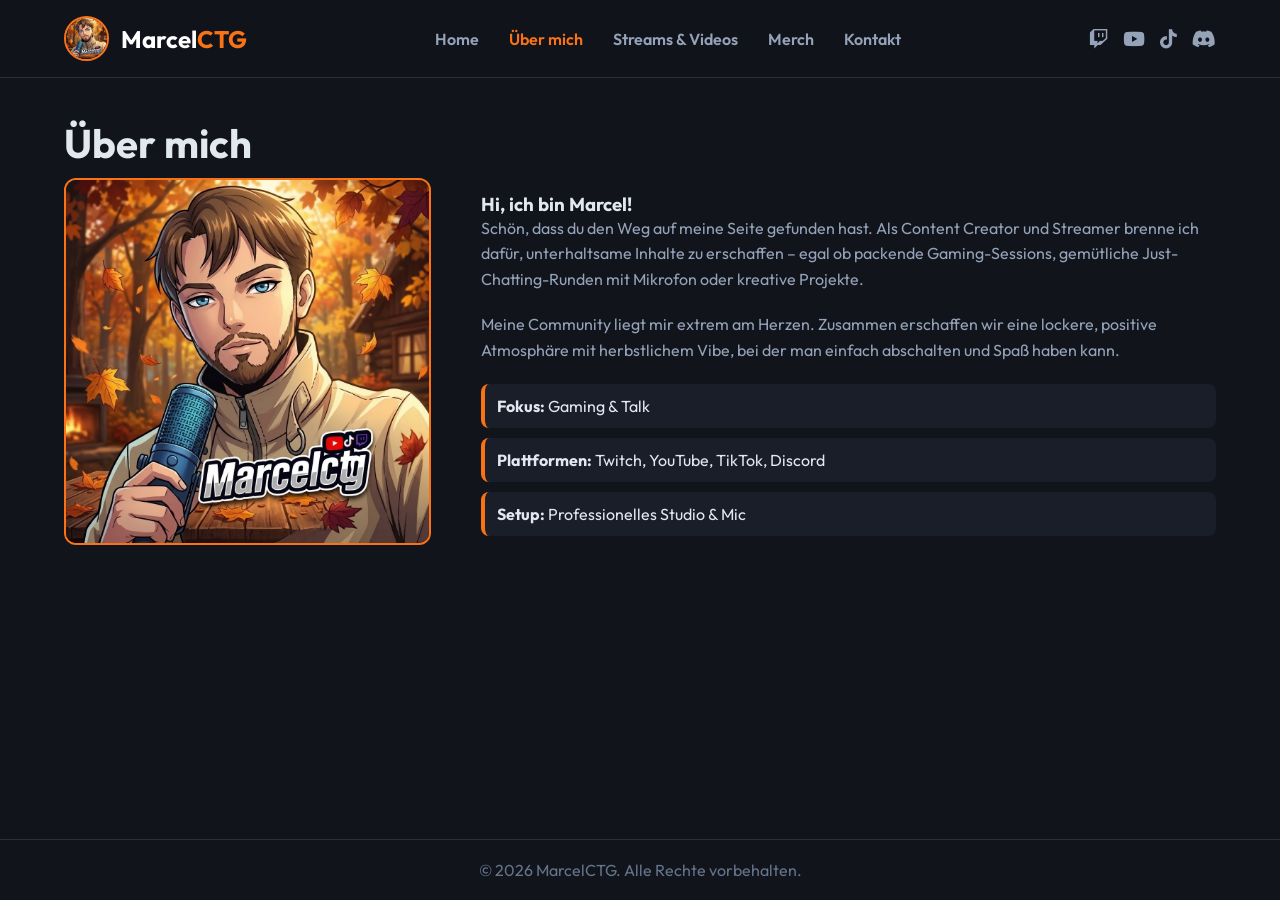
==== commit 1c43efa4: "Add files via upload" ====
--- a/about.html
+++ b/about.html
@@ -11,7 +11,7 @@
     <header>
         <div class="logo-container">
             <img src="logo.jpg" alt="MarcelCTG Logo">
-            <span class="logo-text">Marcel<span>ctv</span></span>
+            <span class="logo-text">Marcel<span>CTG</span></span>
         </div>
         <nav>
             <ul>
@@ -26,6 +26,7 @@
             <a href="https://twitch.tv" target="_blank"><i class="fab fa-twitch"></i></a>
             <a href="https://youtube.com" target="_blank"><i class="fab fa-youtube"></i></a>
             <a href="https://tiktok.com" target="_blank"><i class="fab fa-tiktok"></i></a>
+            <a href="https://discord.gg" target="_blank"><i class="fab fa-discord"></i></a>
         </div>
     </header>
 
@@ -41,7 +42,7 @@
                 <p>Meine Community liegt mir extrem am Herzen. Zusammen erschaffen wir eine lockere, positive Atmosphäre mit herbstlichem Vibe, bei der man einfach abschalten und Spaß haben kann.</p>
                 <div class="specs">
                     <div class="spec-item"><strong>Fokus:</strong> Gaming & Talk</div>
-                    <div class="spec-item"><strong>Plattformen:</strong> Twitch, YouTube, TikTok</div>
+                    <div class="spec-item"><strong>Plattformen:</strong> Twitch, YouTube, TikTok, Discord</div>
                     <div class="spec-item"><strong>Setup:</strong> Professionelles Studio & Mic</div>
                 </div>
             </div>
--- a/style.css
+++ b/style.css
@@ -143,6 +143,16 @@
     transform: translateY(-2px);
 }
 
+.btn.discord {
+    background: #5865F2;
+    color: #fff;
+}
+
+.btn.discord:hover {
+    background: #4752C4;
+    transform: translateY(-2px);
+}
+
 .btn.secondary {
     background: #1e293b;
     color: #fff;
@@ -267,7 +277,6 @@
 }
 
 .video-grid, .merch-grid {
-    display: grid;
     grid-template-columns: repeat(auto-fit, minmax(300px, 1fr));
     gap: 30px;
 }
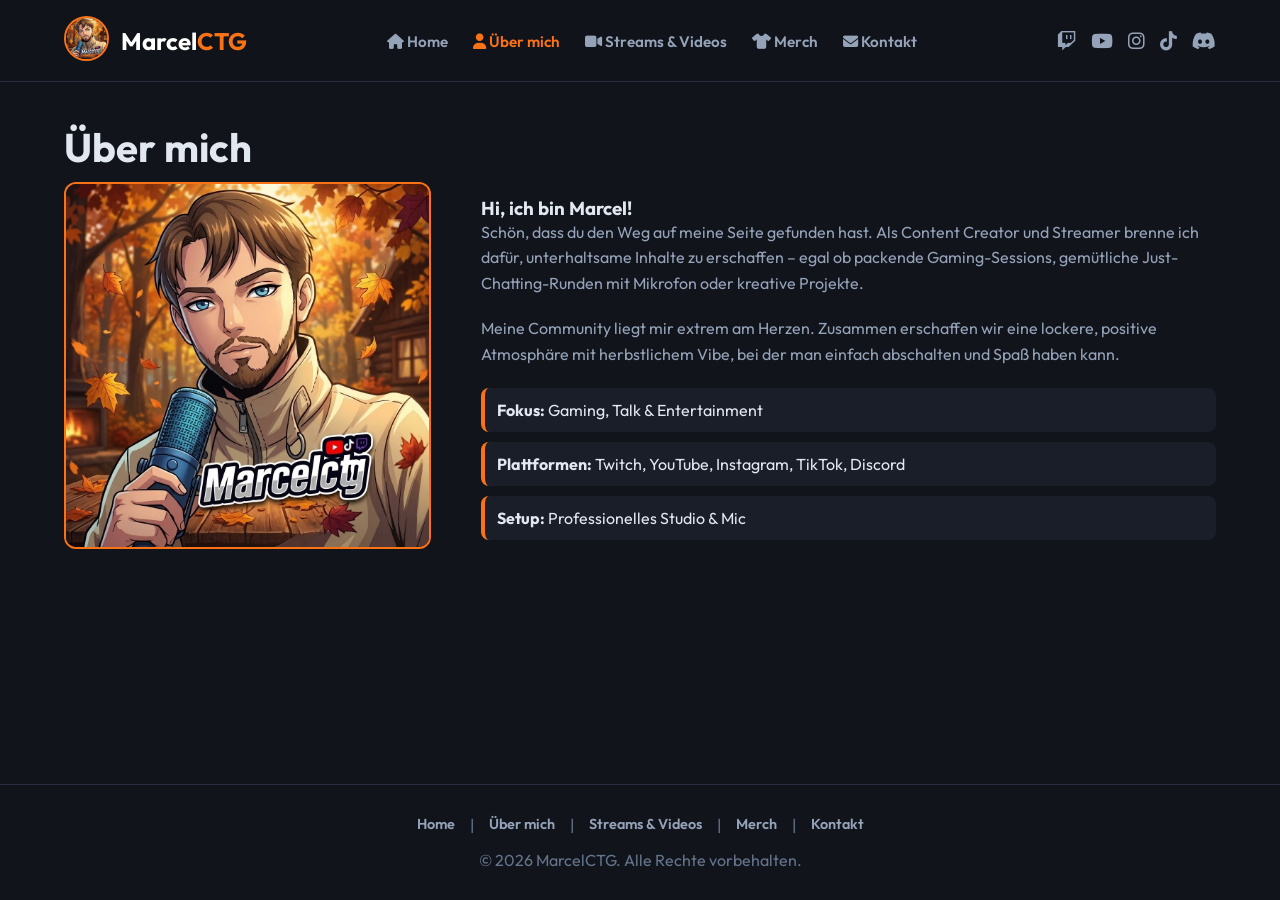
==== commit 226aaf72: "Add files via upload" ====
--- a/about.html
+++ b/about.html
@@ -10,23 +10,24 @@
 <body>
     <header>
         <div class="logo-container">
-            <img src="logo.jpg" alt="MarcelCTG Logo">
-            <span class="logo-text">Marcel<span>CTG</span></span>
+            <a href="index.html"><img src="logo.jpg" alt="MarcelCTG Logo"></a>
+            <a href="index.html" style="text-decoration: none;"><span class="logo-text">Marcel<span>CTG</span></span></a>
         </div>
         <nav>
             <ul>
-                <li><a href="index.html">Home</a></li>
-                <li><a href="about.html" class="active">Über mich</a></li>
-                <li><a href="streams.html">Streams & Videos</a></li>
-                <li><a href="merch.html">Merch</a></li>
-                <li><a href="contact.html">Kontakt</a></li>
+                <li><a href="index.html"><i class="fas fa-home"></i> Home</a></li>
+                <li><a href="about.html" class="active"><i class="fas fa-user"></i> Über mich</a></li>
+                <li><a href="streams.html"><i class="fas fa-video"></i> Streams & Videos</a></li>
+                <li><a href="merch.html"><i class="fas fa-tshirt"></i> Merch</a></li>
+                <li><a href="contact.html"><i class="fas fa-envelope"></i> Kontakt</a></li>
             </ul>
         </nav>
         <div class="header-socials">
-            <a href="https://twitch.tv" target="_blank"><i class="fab fa-twitch"></i></a>
-            <a href="https://youtube.com" target="_blank"><i class="fab fa-youtube"></i></a>
-            <a href="https://tiktok.com" target="_blank"><i class="fab fa-tiktok"></i></a>
-            <a href="https://discord.gg" target="_blank"><i class="fab fa-discord"></i></a>
+            <a href="https://m.twitch.tv/marcelctg" target="_blank"><i class="fab fa-twitch"></i></a>
+            <a href="https://youtube.com/@marcelctg" target="_blank"><i class="fab fa-youtube"></i></a>
+            <a href="https://www.instagram.com/marcelctg" target="_blank"><i class="fab fa-instagram"></i></a>
+            <a href="https://www.tiktok.com/@marcelctg_officel_de" target="_blank"><i class="fab fa-tiktok"></i></a>
+            <a href="https://discord.gg/FCPZFVmgxz" target="_blank"><i class="fab fa-discord"></i></a>
         </div>
     </header>
 
@@ -41,8 +42,8 @@
                 <p>Schön, dass du den Weg auf meine Seite gefunden hast. Als Content Creator und Streamer brenne ich dafür, unterhaltsame Inhalte zu erschaffen – egal ob packende Gaming-Sessions, gemütliche Just-Chatting-Runden mit Mikrofon oder kreative Projekte.</p>
                 <p>Meine Community liegt mir extrem am Herzen. Zusammen erschaffen wir eine lockere, positive Atmosphäre mit herbstlichem Vibe, bei der man einfach abschalten und Spaß haben kann.</p>
                 <div class="specs">
-                    <div class="spec-item"><strong>Fokus:</strong> Gaming & Talk</div>
-                    <div class="spec-item"><strong>Plattformen:</strong> Twitch, YouTube, TikTok, Discord</div>
+                    <div class="spec-item"><strong>Fokus:</strong> Gaming, Talk & Entertainment</div>
+                    <div class="spec-item"><strong>Plattformen:</strong> Twitch, YouTube, Instagram, TikTok, Discord</div>
                     <div class="spec-item"><strong>Setup:</strong> Professionelles Studio & Mic</div>
                 </div>
             </div>
@@ -50,6 +51,13 @@
     </main>
 
     <footer>
+        <div class="footer-links">
+            <a href="index.html">Home</a> | 
+            <a href="about.html">Über mich</a> | 
+            <a href="streams.html">Streams & Videos</a> | 
+            <a href="merch.html">Merch</a> | 
+            <a href="contact.html">Kontakt</a>
+        </div>
         <p>&copy; 2026 MarcelCTG. Alle Rechte vorbehalten.</p>
     </footer>
 </body>
--- a/style.css
+++ b/style.css
@@ -55,13 +55,14 @@
 nav ul {
     list-style: none;
     display: flex;
-    gap: 30px;
+    gap: 25px;
 }
 
 nav a {
     text-decoration: none;
     color: #94a3b8;
     font-weight: 600;
+    font-size: 0.95rem;
     transition: color 0.3s ease;
 }
 
@@ -120,6 +121,7 @@
 .hero-buttons {
     display: flex;
     gap: 20px;
+    flex-wrap: wrap;
 }
 
 .btn {
@@ -277,6 +279,7 @@
 }
 
 .video-grid, .merch-grid {
+    display: grid;
     grid-template-columns: repeat(auto-fit, minmax(300px, 1fr));
     gap: 30px;
 }
@@ -350,13 +353,47 @@
 
 footer {
     text-align: center;
-    padding: 20px;
+    padding: 30px 20px;
     border-top: 1px solid #2a2e3d;
     color: #64748b;
     background: #12141c;
-}
-
-@media (max-width: 768px) {
+    display: flex;
+    flex-direction: column;
+    gap: 10px;
+    align-items: center;
+}
+
+.footer-links {
+    display: flex;
+    gap: 15px;
+    flex-wrap: wrap;
+    justify-content: center;
+    margin-bottom: 5px;
+}
+
+.footer-links a {
+    color: #94a3b8;
+    text-decoration: none;
+    font-weight: 600;
+    font-size: 0.9rem;
+    transition: color 0.3s;
+}
+
+.footer-links a:hover {
+    color: #f97316;
+}
+
+@media (max-width: 900px) {
+    header {
+        flex-direction: column;
+        gap: 15px;
+        padding: 1rem;
+    }
+    nav ul {
+        gap: 15px;
+        flex-wrap: wrap;
+        justify-content: center;
+    }
     .hero {
         flex-direction: column;
         text-align: center;
@@ -364,10 +401,7 @@
     .hero-buttons {
         justify-content: center;
     }
-    nav ul {
-        display: none;
+    .about-grid, .contact-grid {
+        grid-template-columns: 1fr !important;
     }
-    .about-grid {
-        grid-template-columns: 1fr;
-    }
-}
+}
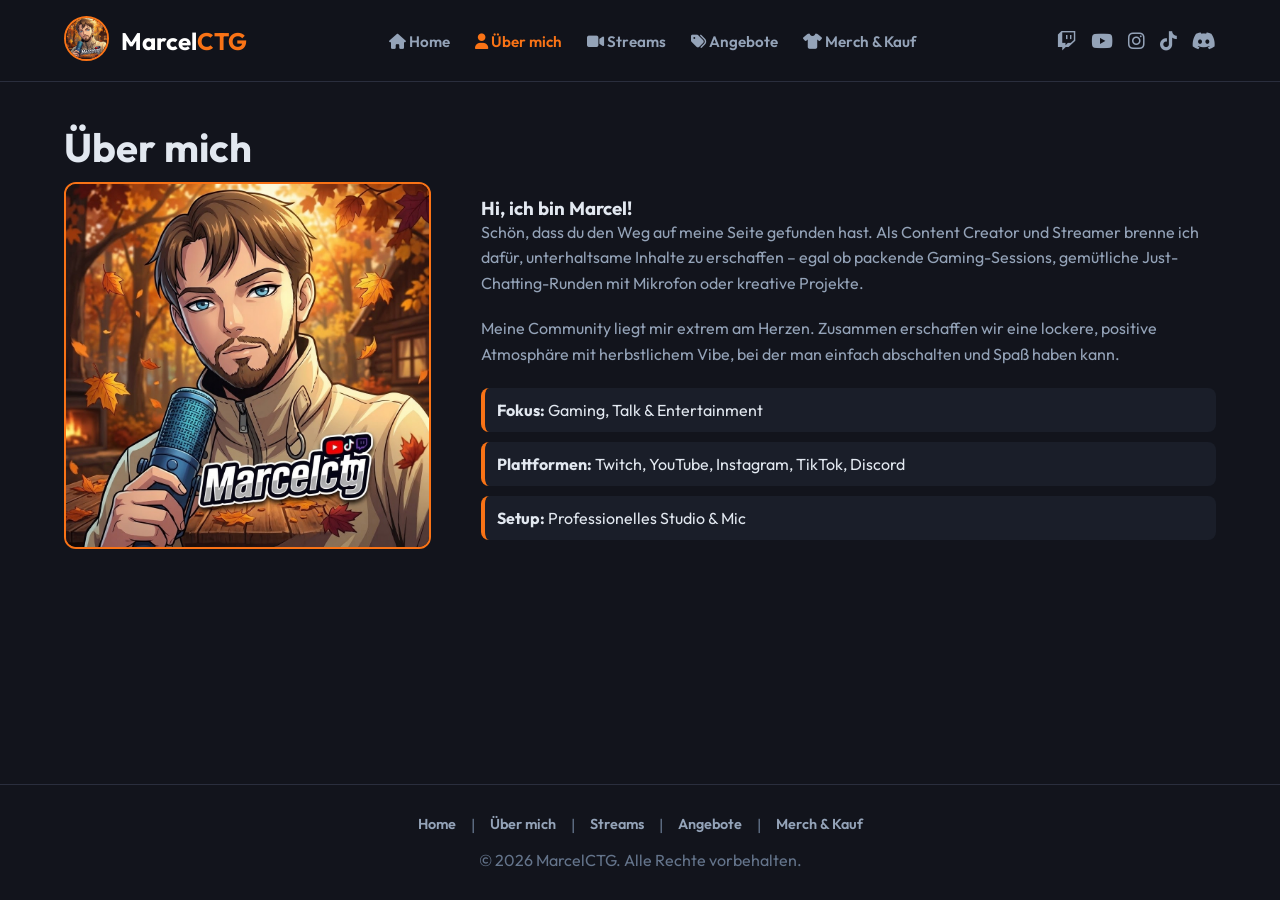
==== commit 528c0fa0: "Add files via upload" ====
--- a/about.html
+++ b/about.html
@@ -17,9 +17,9 @@
             <ul>
                 <li><a href="index.html"><i class="fas fa-home"></i> Home</a></li>
                 <li><a href="about.html" class="active"><i class="fas fa-user"></i> Über mich</a></li>
-                <li><a href="streams.html"><i class="fas fa-video"></i> Streams & Videos</a></li>
-                <li><a href="merch.html"><i class="fas fa-tshirt"></i> Merch</a></li>
-                <li><a href="contact.html"><i class="fas fa-envelope"></i> Kontakt</a></li>
+                <li><a href="streams.html"><i class="fas fa-video"></i> Streams</a></li>
+                <li><a href="offers.html"><i class="fas fa-tags"></i> Angebote</a></li>
+                <li><a href="merch.html"><i class="fas fa-tshirt"></i> Merch & Kauf</a></li>
             </ul>
         </nav>
         <div class="header-socials">
@@ -54,9 +54,9 @@
         <div class="footer-links">
             <a href="index.html">Home</a> | 
             <a href="about.html">Über mich</a> | 
-            <a href="streams.html">Streams & Videos</a> | 
-            <a href="merch.html">Merch</a> | 
-            <a href="contact.html">Kontakt</a>
+            <a href="streams.html">Streams</a> | 
+            <a href="offers.html">Angebote</a> | 
+            <a href="merch.html">Merch & Kauf</a>
         </div>
         <p>&copy; 2026 MarcelCTG. Alle Rechte vorbehalten.</p>
     </footer>
--- a/style.css
+++ b/style.css
@@ -133,6 +133,8 @@
     display: inline-flex;
     align-items: center;
     gap: 10px;
+    cursor: pointer;
+    border: none;
 }
 
 .btn.primary {
@@ -316,14 +318,7 @@
     font-size: 1.2rem;
     font-weight: 700;
     color: #f97316 !important;
-}
-
-.contact-container {
-    max-width: 600px;
-    background: #1a1e29;
-    border: 1px solid #2a2e3d;
-    padding: 40px;
-    border-radius: 12px;
+    margin-bottom: 15px;
 }
 
 .form-group {
@@ -401,7 +396,7 @@
     .hero-buttons {
         justify-content: center;
     }
-    .about-grid, .contact-grid {
+    .about-grid {
         grid-template-columns: 1fr !important;
     }
 }
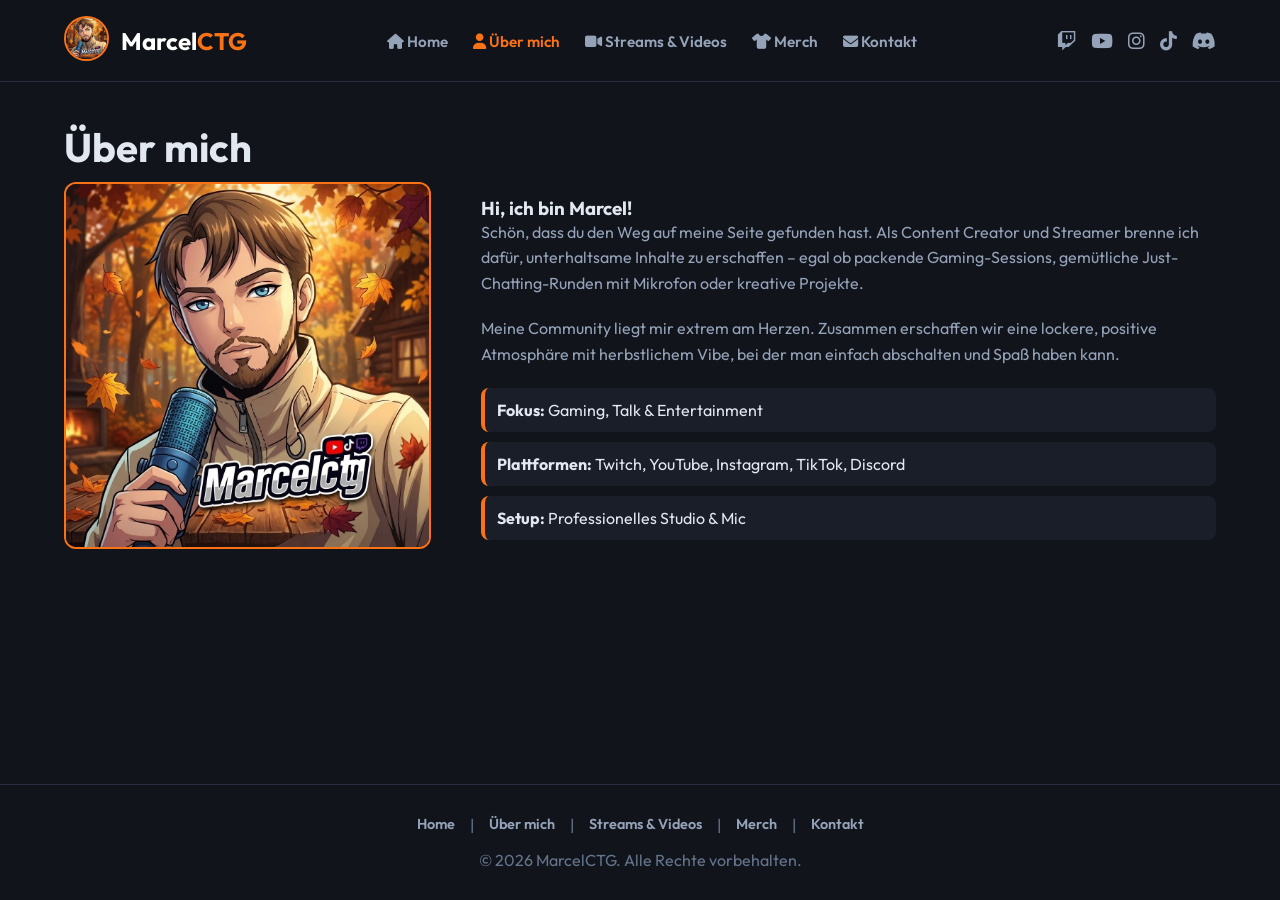
==== commit b0dd88ea: "Add files via upload" ====
--- a/about.html
+++ b/about.html
@@ -17,9 +17,9 @@
             <ul>
                 <li><a href="index.html"><i class="fas fa-home"></i> Home</a></li>
                 <li><a href="about.html" class="active"><i class="fas fa-user"></i> Über mich</a></li>
-                <li><a href="streams.html"><i class="fas fa-video"></i> Streams</a></li>
-                <li><a href="offers.html"><i class="fas fa-tags"></i> Angebote</a></li>
-                <li><a href="merch.html"><i class="fas fa-tshirt"></i> Merch & Kauf</a></li>
+                <li><a href="streams.html"><i class="fas fa-video"></i> Streams & Videos</a></li>
+                <li><a href="merch.html"><i class="fas fa-tshirt"></i> Merch</a></li>
+                <li><a href="contact.html"><i class="fas fa-envelope"></i> Kontakt</a></li>
             </ul>
         </nav>
         <div class="header-socials">
@@ -54,9 +54,9 @@
         <div class="footer-links">
             <a href="index.html">Home</a> | 
             <a href="about.html">Über mich</a> | 
-            <a href="streams.html">Streams</a> | 
-            <a href="offers.html">Angebote</a> | 
-            <a href="merch.html">Merch & Kauf</a>
+            <a href="streams.html">Streams & Videos</a> | 
+            <a href="merch.html">Merch</a> | 
+            <a href="contact.html">Kontakt</a>
         </div>
         <p>&copy; 2026 MarcelCTG. Alle Rechte vorbehalten.</p>
     </footer>
